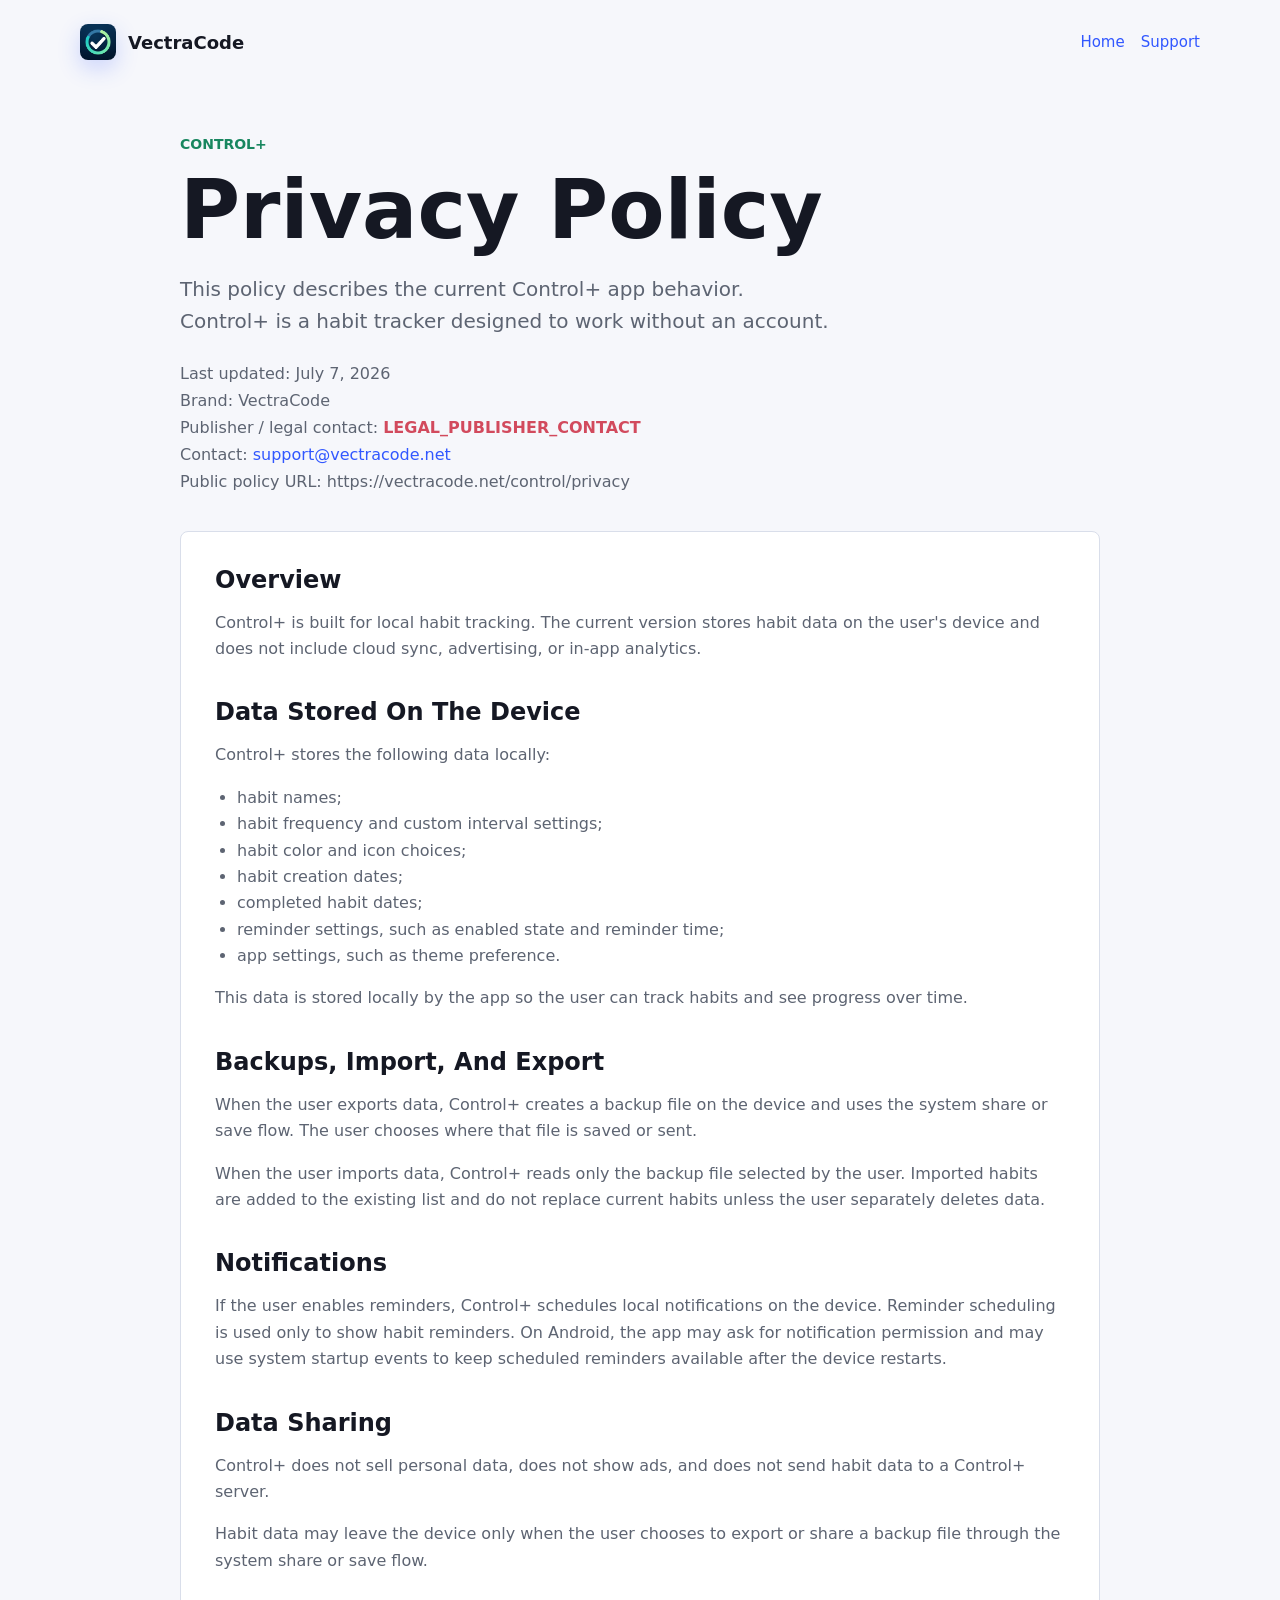
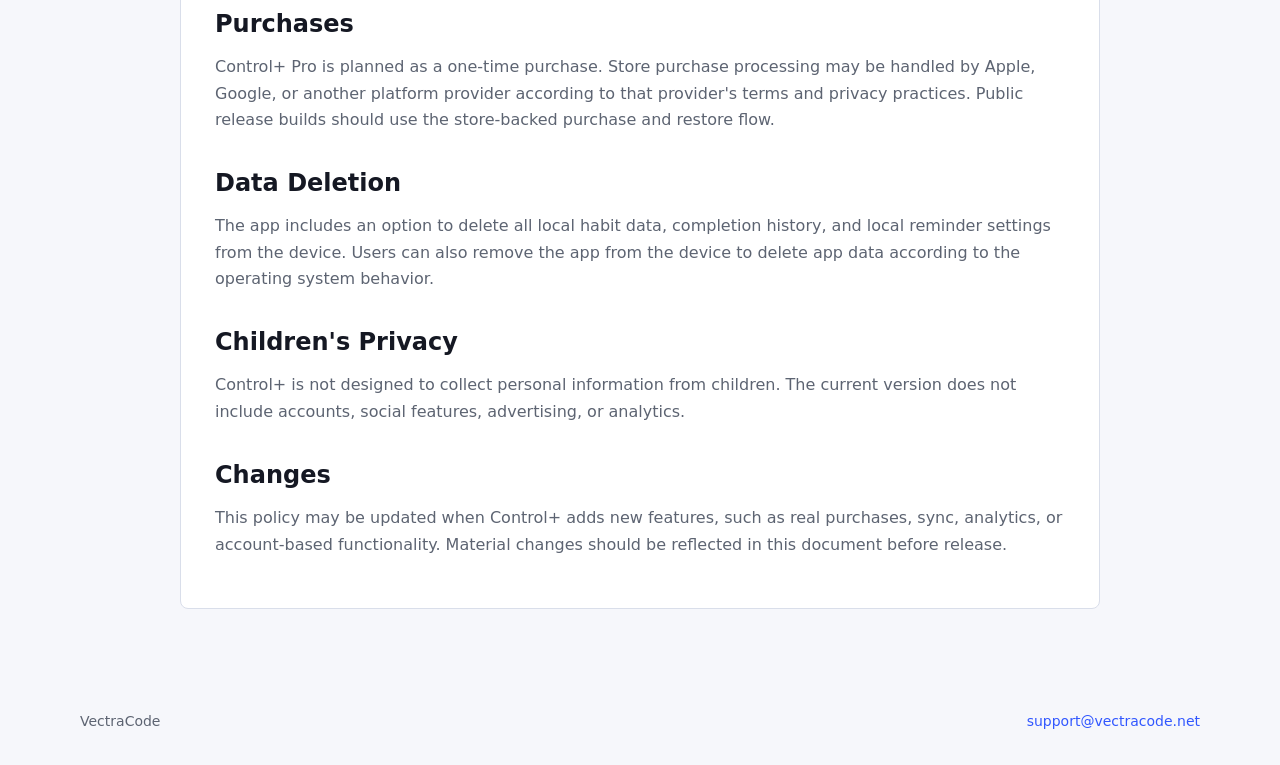
==== control/privacy/index.html @ a0b13e9b "Site added" ====
<!doctype html>
<html lang="en">
  <head>
    <meta charset="utf-8" />
    <meta name="viewport" content="width=device-width, initial-scale=1" />
    <title>Control+ Privacy Policy</title>
    <meta
      name="description"
      content="Privacy policy for Control+, a local-first habit tracker by VectraCode."
    />
    <link rel="icon" href="../../assets/control-icon.png" />
    <link rel="stylesheet" href="../../styles.css" />
  </head>
  <body>
    <div class="page">
      <header class="site-header">
        <a class="brand-link" href="../../index.html" aria-label="VectraCode home">
          <img
            class="brand-mark"
            src="../../assets/control-icon.png"
            alt=""
            width="36"
            height="36"
          />
          <span>VectraCode</span>
        </a>
        <nav class="nav" aria-label="Main navigation">
          <a href="../../index.html">Home</a>
          <a href="mailto:support@vectracode.net">Support</a>
        </nav>
      </header>

      <main class="content">
        <p class="eyebrow">Control+</p>
        <h1>Privacy Policy</h1>
        <p class="content-lead">
          This policy describes the current Control+ app behavior. Control+ is a
          habit tracker designed to work without an account.
        </p>

        <div class="metadata" aria-label="Policy metadata">
          <span>Last updated: July 7, 2026</span>
          <span>Brand: VectraCode</span>
          <span
            >Publisher / legal contact:
            <span class="placeholder">LEGAL_PUBLISHER_CONTACT</span></span
          >
          <span
            >Contact:
            <a href="mailto:support@vectracode.net">support@vectracode.net</a></span
          >
          <span>Public policy URL: https://vectracode.net/control/privacy</span>
        </div>

        <article class="policy">
          <h2>Overview</h2>
          <p>
            Control+ is built for local habit tracking. The current version
            stores habit data on the user's device and does not include cloud
            sync, advertising, or in-app analytics.
          </p>

          <h2>Data Stored On The Device</h2>
          <p>Control+ stores the following data locally:</p>
          <ul>
            <li>habit names;</li>
            <li>habit frequency and custom interval settings;</li>
            <li>habit color and icon choices;</li>
            <li>habit creation dates;</li>
            <li>completed habit dates;</li>
            <li>reminder settings, such as enabled state and reminder time;</li>
            <li>app settings, such as theme preference.</li>
          </ul>
          <p>
            This data is stored locally by the app so the user can track habits
            and see progress over time.
          </p>

          <h2>Backups, Import, And Export</h2>
          <p>
            When the user exports data, Control+ creates a backup file on the
            device and uses the system share or save flow. The user chooses
            where that file is saved or sent.
          </p>
          <p>
            When the user imports data, Control+ reads only the backup file
            selected by the user. Imported habits are added to the existing list
            and do not replace current habits unless the user separately deletes
            data.
          </p>

          <h2>Notifications</h2>
          <p>
            If the user enables reminders, Control+ schedules local
            notifications on the device. Reminder scheduling is used only to
            show habit reminders. On Android, the app may ask for notification
            permission and may use system startup events to keep scheduled
            reminders available after the device restarts.
          </p>

          <h2>Data Sharing</h2>
          <p>
            Control+ does not sell personal data, does not show ads, and does
            not send habit data to a Control+ server.
          </p>
          <p>
            Habit data may leave the device only when the user chooses to export
            or share a backup file through the system share or save flow.
          </p>

          <h2>Purchases</h2>
          <p>
            Control+ Pro is planned as a one-time purchase. Store purchase
            processing may be handled by Apple, Google, or another platform
            provider according to that provider's terms and privacy practices.
            Public release builds should use the store-backed purchase and
            restore flow.
          </p>

          <h2>Data Deletion</h2>
          <p>
            The app includes an option to delete all local habit data,
            completion history, and local reminder settings from the device.
            Users can also remove the app from the device to delete app data
            according to the operating system behavior.
          </p>

          <h2>Children's Privacy</h2>
          <p>
            Control+ is not designed to collect personal information from
            children. The current version does not include accounts, social
            features, advertising, or analytics.
          </p>

          <h2>Changes</h2>
          <p>
            This policy may be updated when Control+ adds new features, such as
            real purchases, sync, analytics, or account-based functionality.
            Material changes should be reflected in this document before
            release.
          </p>
        </article>
      </main>

      <footer class="site-footer">
        <span>VectraCode</span>
        <span><a href="mailto:support@vectracode.net">support@vectracode.net</a></span>
      </footer>
    </div>
  </body>
</html>
---- styles.css ----
:root {
  color-scheme: light;
  --bg: #f6f7fb;
  --surface: #ffffff;
  --text: #151823;
  --muted: #5d6472;
  --line: #d9deea;
  --primary: #3157ff;
  --primary-dark: #213bb0;
  --green: #18865f;
  --red: #d24a5d;
  --shadow: 0 18px 60px rgba(24, 31, 52, 0.12);
}

* {
  box-sizing: border-box;
}

html {
  background: var(--bg);
  font-family:
    Inter, ui-sans-serif, system-ui, -apple-system, BlinkMacSystemFont, "Segoe UI",
    sans-serif;
  color: var(--text);
}

body {
  margin: 0;
  min-width: 320px;
}

a {
  color: var(--primary);
  text-decoration: none;
}

a:hover {
  color: var(--primary-dark);
  text-decoration: underline;
}

.page {
  min-height: 100vh;
}

.site-header {
  width: min(1120px, calc(100% - 40px));
  margin: 0 auto;
  padding: 24px 0;
  display: flex;
  align-items: center;
  justify-content: space-between;
  gap: 20px;
}

.brand-link {
  display: inline-flex;
  align-items: center;
  gap: 12px;
  color: var(--text);
  font-weight: 760;
  font-size: 18px;
}

.brand-link:hover {
  text-decoration: none;
}

.brand-mark {
  width: 36px;
  height: 36px;
  border-radius: 8px;
  box-shadow: 0 8px 22px rgba(49, 87, 255, 0.22);
}

.nav {
  display: flex;
  align-items: center;
  gap: 16px;
  color: var(--muted);
  font-size: 15px;
}

.hero {
  width: min(1120px, calc(100% - 40px));
  margin: 0 auto;
  padding: 58px 0 64px;
  display: grid;
  grid-template-columns: minmax(0, 1.1fr) minmax(260px, 0.7fr);
  gap: 64px;
  align-items: center;
}

.eyebrow {
  margin: 0 0 18px;
  color: var(--green);
  font-size: 14px;
  font-weight: 760;
  text-transform: uppercase;
}

.hero h1,
.content h1 {
  margin: 0;
  max-width: 760px;
  font-size: clamp(44px, 7vw, 82px);
  line-height: 0.98;
  font-weight: 820;
  letter-spacing: 0;
}

.hero-copy,
.content-lead {
  margin: 24px 0 0;
  max-width: 650px;
  color: var(--muted);
  font-size: 20px;
  line-height: 1.58;
}

.actions {
  margin-top: 34px;
  display: flex;
  flex-wrap: wrap;
  gap: 12px;
}

.button {
  min-height: 46px;
  padding: 12px 18px;
  display: inline-flex;
  align-items: center;
  justify-content: center;
  border-radius: 8px;
  border: 1px solid transparent;
  background: var(--primary);
  color: #ffffff;
  font-weight: 720;
}

.button:hover {
  background: var(--primary-dark);
  color: #ffffff;
  text-decoration: none;
}

.button.secondary {
  border-color: var(--line);
  background: var(--surface);
  color: var(--text);
}

.button.secondary:hover {
  border-color: #b7bfd1;
  background: #fdfdfd;
  color: var(--text);
}

.product-visual {
  min-height: 320px;
  display: grid;
  place-items: center;
}

.app-icon {
  width: min(280px, 68vw);
  height: auto;
  border-radius: 28px;
  box-shadow: var(--shadow);
}

.band {
  background: var(--surface);
  border-top: 1px solid var(--line);
  border-bottom: 1px solid var(--line);
}

.section {
  width: min(1120px, calc(100% - 40px));
  margin: 0 auto;
  padding: 54px 0;
}

.section h2 {
  margin: 0 0 20px;
  font-size: 30px;
  line-height: 1.2;
  letter-spacing: 0;
}

.feature-grid {
  display: grid;
  grid-template-columns: repeat(3, minmax(0, 1fr));
  gap: 16px;
}

.feature {
  min-height: 150px;
  padding: 22px;
  border: 1px solid var(--line);
  border-radius: 8px;
  background: var(--surface);
}

.feature h3 {
  margin: 0 0 10px;
  font-size: 18px;
}

.feature p {
  margin: 0;
  color: var(--muted);
  line-height: 1.55;
}

.content {
  width: min(920px, calc(100% - 40px));
  margin: 0 auto;
  padding: 52px 0 76px;
}

.policy {
  margin-top: 40px;
  padding: 34px;
  border: 1px solid var(--line);
  border-radius: 8px;
  background: var(--surface);
}

.policy h2 {
  margin: 36px 0 12px;
  font-size: 24px;
}

.policy h2:first-child {
  margin-top: 0;
}

.policy p,
.policy li {
  color: var(--muted);
  font-size: 16px;
  line-height: 1.65;
}

.policy ul {
  padding-left: 22px;
}

.metadata {
  margin-top: 26px;
  display: grid;
  gap: 8px;
  color: var(--muted);
}

.placeholder {
  color: var(--red);
  font-weight: 720;
}

.site-footer {
  width: min(1120px, calc(100% - 40px));
  margin: 0 auto;
  padding: 28px 0 36px;
  color: var(--muted);
  font-size: 14px;
  display: flex;
  justify-content: space-between;
  gap: 16px;
}

@media (max-width: 820px) {
  .site-header {
    align-items: flex-start;
    flex-direction: column;
  }

  .hero {
    padding-top: 30px;
    grid-template-columns: 1fr;
    gap: 34px;
  }

  .product-visual {
    min-height: auto;
    place-items: start;
  }

  .feature-grid {
    grid-template-columns: 1fr;
  }

  .policy {
    padding: 24px;
  }

  .site-footer {
    flex-direction: column;
  }
}
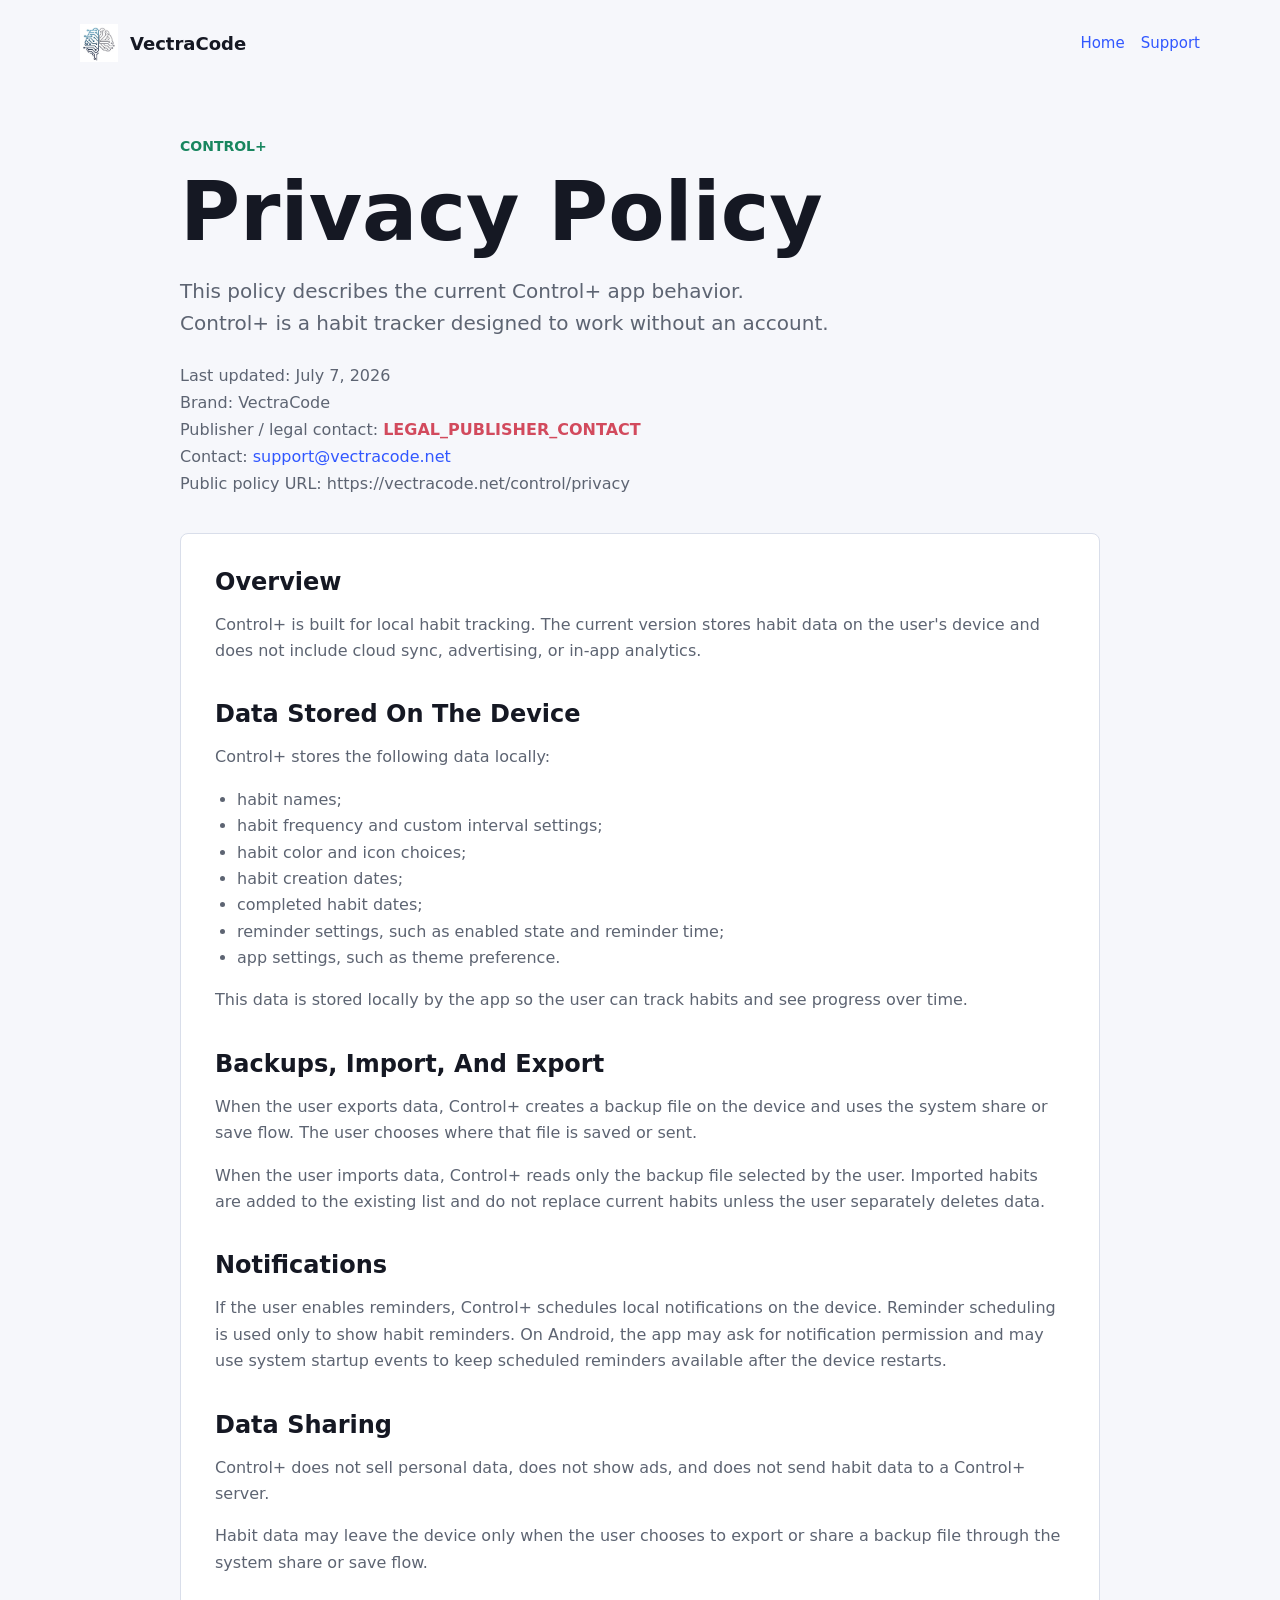
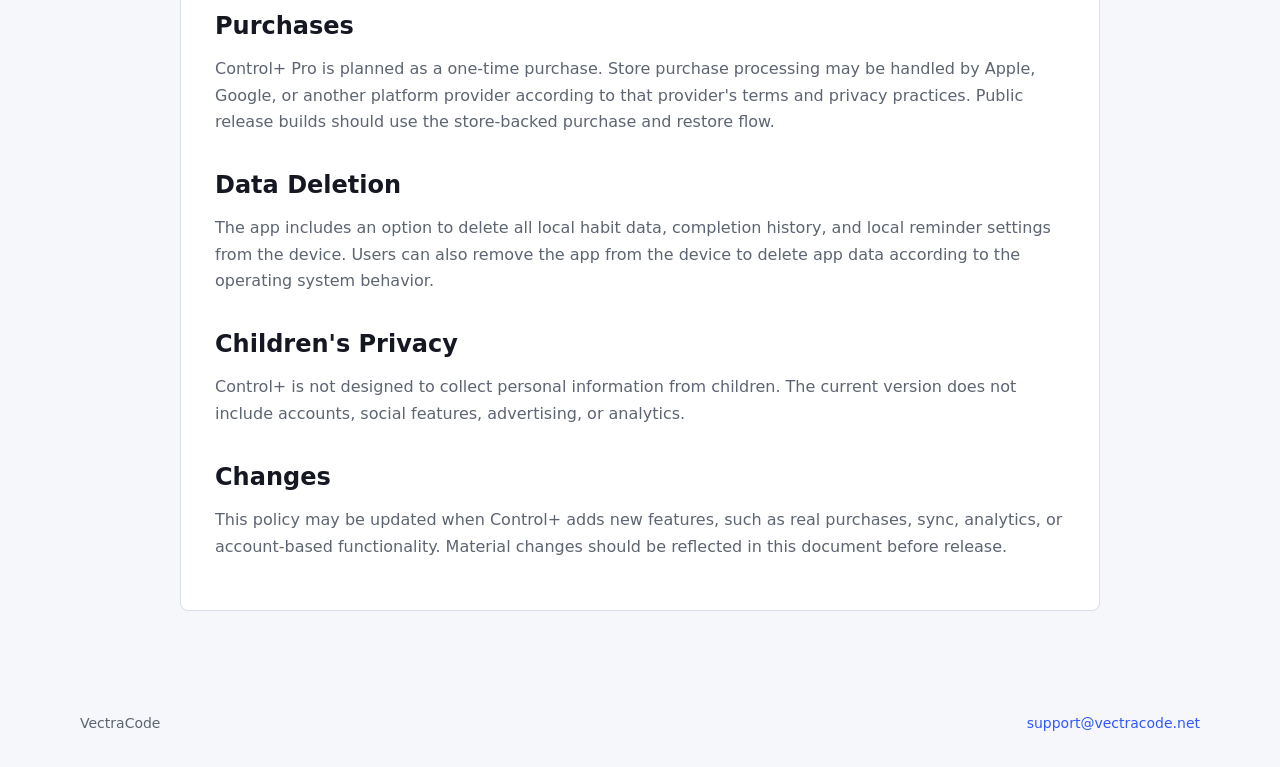
==== commit 420bd268: "New Vectra icon" ====
--- a/control/privacy/index.html
+++ b/control/privacy/index.html
@@ -8,7 +8,7 @@
       name="description"
       content="Privacy policy for Control+, a local-first habit tracker by VectraCode."
     />
-    <link rel="icon" href="../../assets/control-icon.png" />
+    <link rel="icon" href="../../assets/vectracode-brand-mark.png" />
     <link rel="stylesheet" href="../../styles.css" />
   </head>
   <body>
@@ -17,7 +17,7 @@
         <a class="brand-link" href="../../index.html" aria-label="VectraCode home">
           <img
             class="brand-mark"
-            src="../../assets/control-icon.png"
+            src="../../assets/vectracode-brand-mark.png"
             alt=""
             width="36"
             height="36"
--- a/styles.css
+++ b/styles.css
@@ -67,10 +67,9 @@
 }
 
 .brand-mark {
-  width: 36px;
-  height: 36px;
-  border-radius: 8px;
-  box-shadow: 0 8px 22px rgba(49, 87, 255, 0.22);
+  width: 38px;
+  height: 38px;
+  object-fit: contain;
 }
 
 .nav {
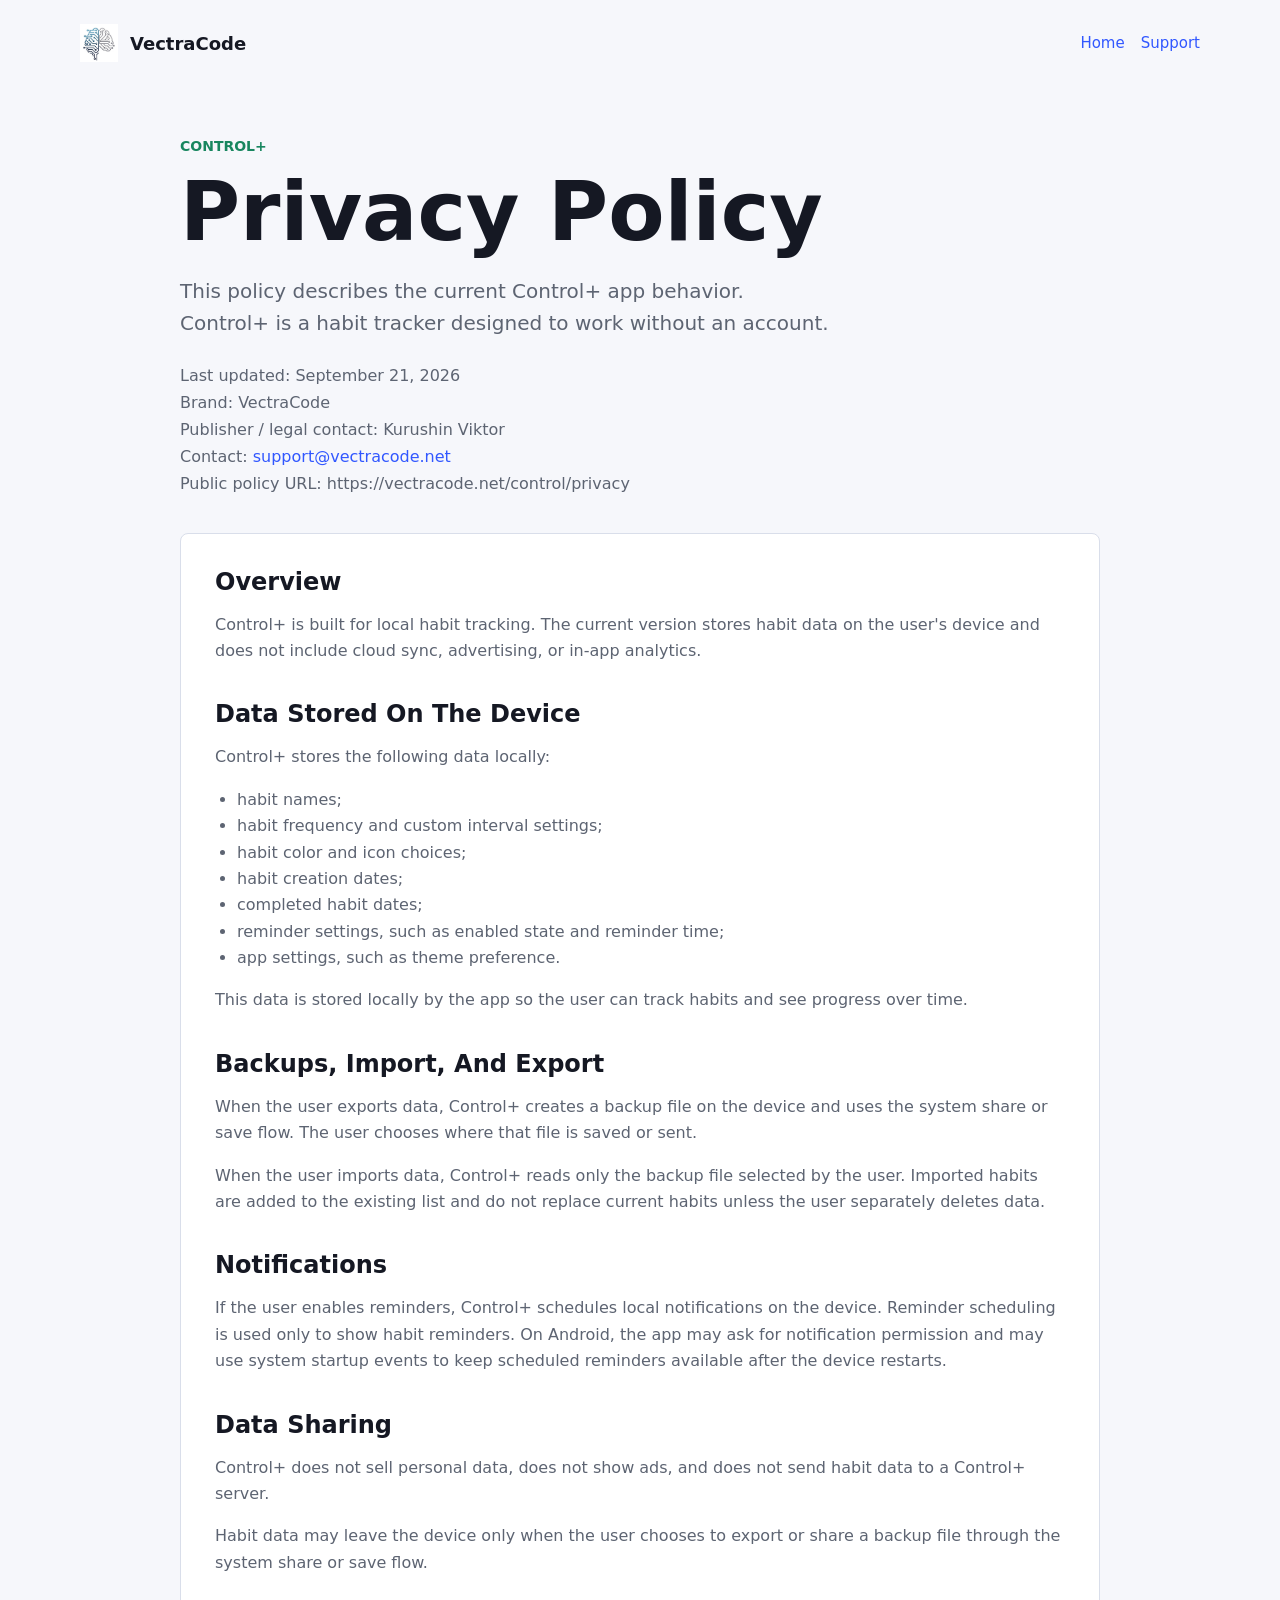
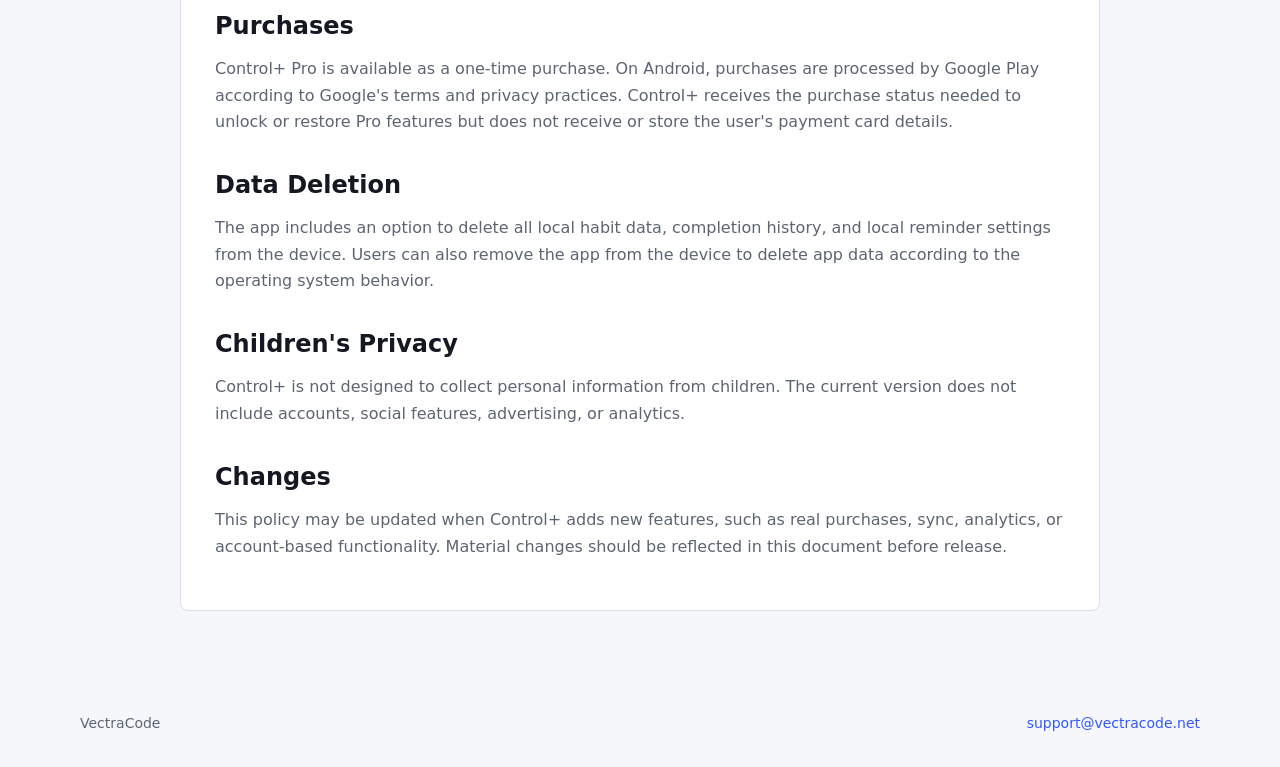
==== commit 7942458e: "Update Privacy Policy" ====
--- a/control/privacy/index.html
+++ b/control/privacy/index.html
@@ -39,11 +39,11 @@
         </p>
 
         <div class="metadata" aria-label="Policy metadata">
-          <span>Last updated: July 7, 2026</span>
+          <span>Last updated: September 21, 2026</span>
           <span>Brand: VectraCode</span>
           <span
             >Publisher / legal contact:
-            <span class="placeholder">LEGAL_PUBLISHER_CONTACT</span></span
+            Kurushin Viktor</span
           >
           <span
             >Contact:
@@ -110,11 +110,11 @@
 
           <h2>Purchases</h2>
           <p>
-            Control+ Pro is planned as a one-time purchase. Store purchase
-            processing may be handled by Apple, Google, or another platform
-            provider according to that provider's terms and privacy practices.
-            Public release builds should use the store-backed purchase and
-            restore flow.
+            Control+ Pro is available as a one-time purchase. On Android,
+            purchases are processed by Google Play according to Google's terms
+            and privacy practices. Control+ receives the purchase status needed
+            to unlock or restore Pro features but does not receive or store the
+            user's payment card details.
           </p>
 
           <h2>Data Deletion</h2>
